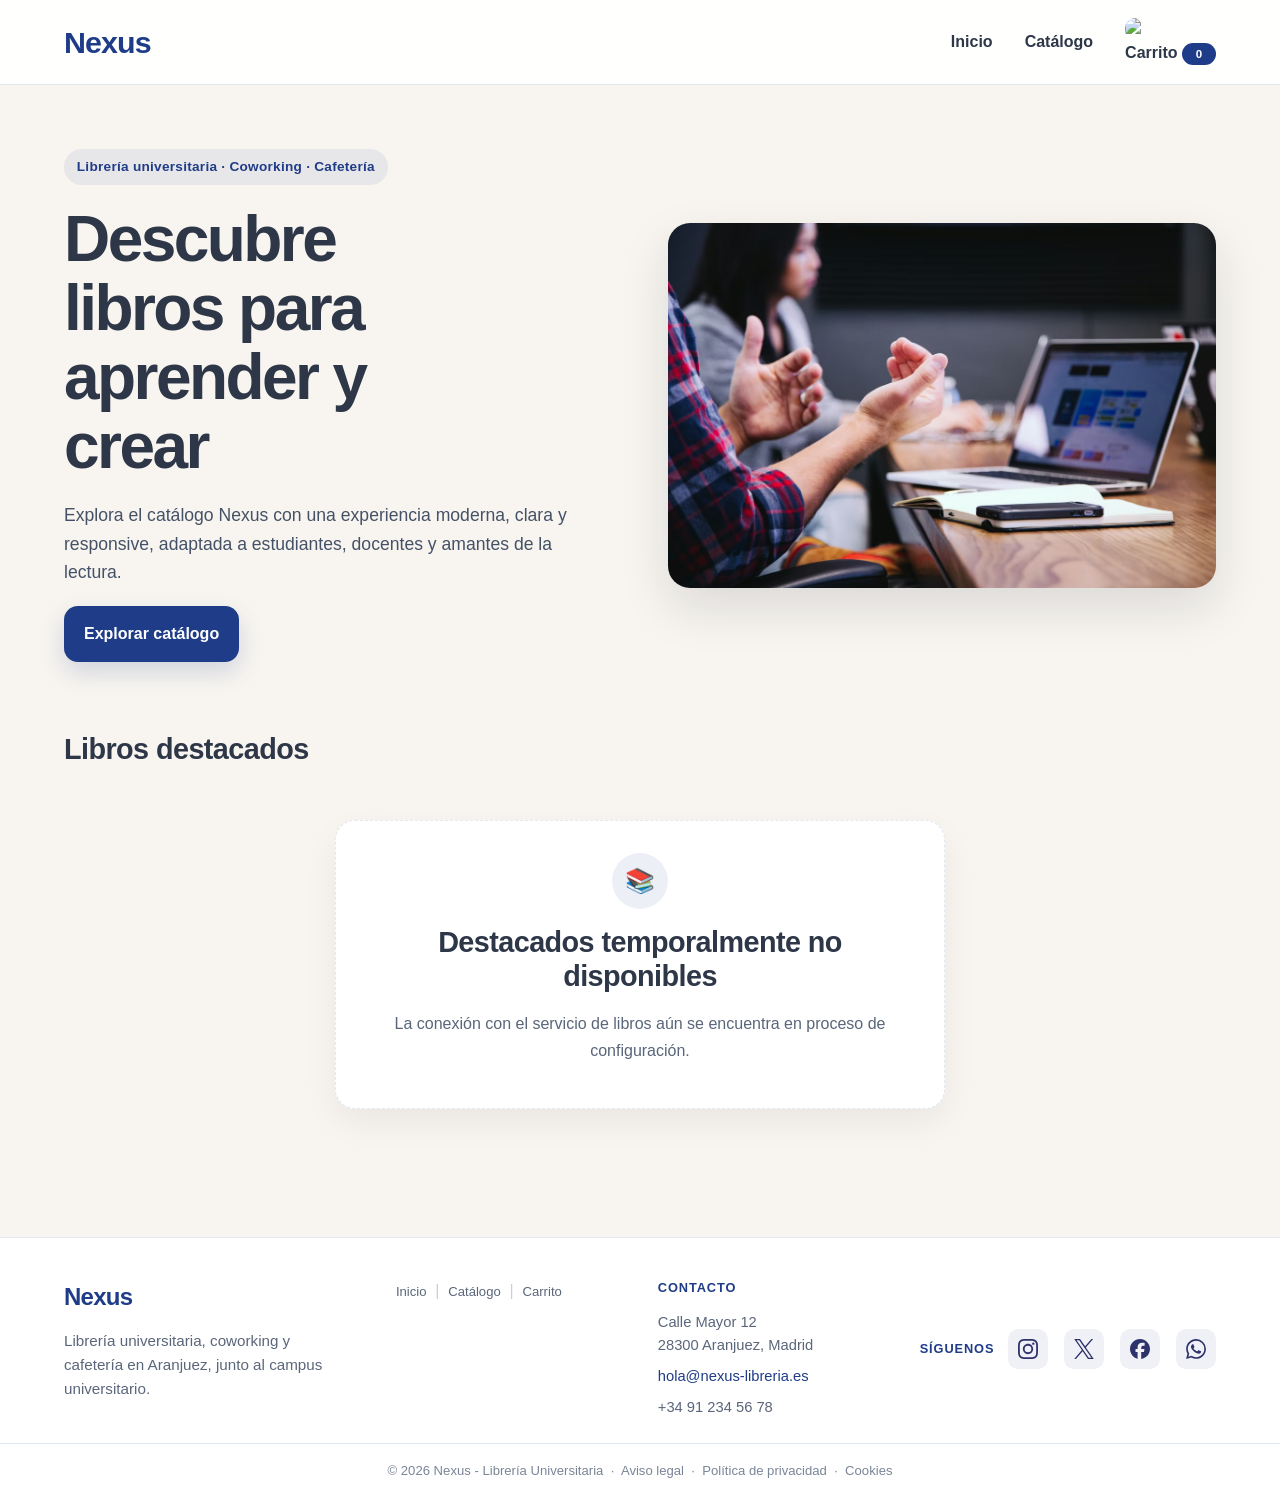
==== Actividad 1/Proyecto/nexus-responsive/index.html @ d280a013 "Load" ====
<!DOCTYPE html>

<html lang="es">

  <head>
    <meta charset="UTF-8">
    <meta name="viewport" content="width=device-width, initial-scale=1.0">
    <title>Nexus - Librería Universitaria</title>
    
    <!-- CSS -->
    <link rel="stylesheet" href="css/reset.css">
    <link rel="stylesheet" href="css/variables.css">
    <link rel="stylesheet" href="css/base.css">
    <link rel="stylesheet" href="css/layout.css">
    <link rel="stylesheet" href="css/components.css">
    <link rel="stylesheet" href="css/pages.css">
    <link rel="stylesheet" href="css/responsive.css">

  </head>

  <body>
    
    <!-- HEADER -->
    <header class="site-header">
      <div class="container header-content">
        <a href="index.html" class="logo">Nexus</a>

        <button class="nav-toggle" id="nav-toggle" aria-label="Abrir menú"><img src="assets/img/icons/bars-3.svg" class="icon" alt=""></button>

        <nav class="main-nav" id="main-nav" aria-label="Navegación principal">
          <ul class="nav-list">
            <li><a href="index.html">Inicio</a></li>
            <li><a href="catalogo.html">Catálogo</a></li>
            <li>
              <a href="carrito.html" class="cart-link">
                <img src="assets/img/icons/shopping-cart.svg" class="icon" alt="Carrito">
                <span>Carrito</span>
                <span id="cart-count">0</span>
              </a>
            </li>
          </ul>
        </nav>
      </div>
    </header>

    <!-- MAIN -->
    <main>

      <!-- HERO -->
      <section class="hero">
        <div class="container hero-content">

          <div class="hero-text">
            <span class="hero-kicker">Librería universitaria · Coworking · Cafetería</span>

            <h1>Descubre libros para aprender y crear</h1>

            <p>
              Explora el catálogo Nexus con una experiencia moderna, clara y responsive,
              adaptada a estudiantes, docentes y amantes de la lectura.
            </p>

            <div class="hero-actions">
              <a href="catalogo.html" class="btn btn-primary">Explorar catálogo</a>
            </div>
          </div>

          <div class="hero-media">
            <img src="assets/img/hero/hero-books.jpg" alt="Espacio de trabajo y estudio con libros en Nexus">
          </div>

        </div>
      </section>

      <!-- DESTACADOS -->
      <section class="featured">
        <div class="container">
          <h2>Libros destacados</h2>

          <div id="featured-books" class="books-list">
            <!-- JS render -->
          </div>
        </div>
      </section>

    </main>

    <!-- FOOTER -->
    <footer class="site-footer">
      <div class="container footer-content">

        <div class="footer-brand">
          <span class="footer-logo">Nexus</span>
          <p>Librería universitaria, coworking y cafetería en Aranjuez, junto al campus universitario.</p>
        </div>

        <nav class="footer-nav" aria-label="Navegación del pie">
          <ul>
            <li><a href="index.html">Inicio</a></li>
            <li><a href="catalogo.html">Catálogo</a></li>
            <li><a href="carrito.html">Carrito</a></li>
          </ul>
        </nav>

        <div class="footer-contact">
          <h3>Contacto</h3>
          <address>
            <p>Calle Mayor 12<br>28300 Aranjuez, Madrid</p>
            <p><a href="mailto:hola@nexus-libreria.es">hola@nexus-libreria.es</a></p>
            <p>+34 91 234 56 78</p>
          </address>
        </div>

        <div class="footer-social">
          <h3>Síguenos</h3>
          <ul class="social-links">
            <li>
              <a href="#" aria-label="Instagram">
                <img src="assets/img/icons/instagram.svg" alt="Instagram" class="social-icon">
              </a>
            </li>
            <li>
              <a href="#" aria-label="Twitter / X">
                <img src="assets/img/icons/x.svg" alt="Twitter / X" class="social-icon">
              </a>
            </li>
            <li>
              <a href="#" aria-label="Facebook">
                <img src="assets/img/icons/facebook.svg" alt="Facebook" class="social-icon">
              </a>
            </li>
            <li>
              <a href="#" aria-label="WhatsApp">
                <img src="assets/img/icons/whatsapp.svg" alt="WhatsApp" class="social-icon">
              </a>
            </li>
          </ul>
        </div>

      </div>
      <div class="footer-legal">
        <div class="container">
          <p>© 2026 Nexus - Librería Universitaria &nbsp;·&nbsp; <a href="#">Aviso legal</a> &nbsp;·&nbsp; <a href="#">Política de privacidad</a> &nbsp;·&nbsp; <a href="#">Cookies</a></p>
        </div>
      </div>
    </footer>

    <!-- JS -->
    <script src="js/config.js"></script>
    <script src="js/api.js"></script>
    <script src="js/storage.js"></script>
    <script src="js/ui.js"></script>
    <script src="js/main.js"></script>

  </body>
</html>
---- Actividad 1/Proyecto/nexus-responsive/css/variables.css ----
:root {
  --color-primary: #1F3C88;
  --color-secondary: #C97B63;
  --color-bg: #F8F5F0;
  --color-text: #2D3748;
  --color-border: #E2E8F0;

  --spacing: 16px;
  --radius: 8px;
}
---- Actividad 1/Proyecto/nexus-responsive/css/base.css ----
body {
  font-family: Arial, sans-serif;
  background: var(--color-bg);
  color: var(--color-text);
  margin: 0;
  line-height: 1.6;
}

main {
  overflow-x: hidden;
}

.container {
  width: min(90%, 1200px);
  margin: 0 auto;
}

img {
  max-width: 100%;
  display: block;
}

h1, h2, h3, p {
  margin-top: 0;
}

.eyebrow {
  color: var(--color-primary);
  font-weight: 700;
  text-transform: uppercase;
  letter-spacing: 0.04em;
  font-size: 0.85rem;
}

:focus-visible {
  outline: 3px solid #C97B63;
  outline-offset: 2px;
}

button:focus-visible,
a:focus-visible {
  outline: 3px solid #C97B63;
}

img {
  border-radius: 10px;
}
---- Actividad 1/Proyecto/nexus-responsive/css/layout.css ----
.site-header {
  background: rgba(255, 255, 255, 0.92);
  border-bottom: 1px solid var(--color-border);
  position: sticky;
  top: 0;
  z-index: 50;
  backdrop-filter: blur(10px);
}

.header-content {
  position: relative;
  display: flex;
  justify-content: space-between;
  align-items: center;
  padding: 1.1rem 0;
  gap: 1rem;
}

.logo {
  display: flex;
  align-items: center;
  text-decoration: none;
  color: var(--color-primary);
  font-size: 1.9rem;
  font-weight: 800;
  letter-spacing: -0.03em;
}

.nav-toggle {
  display: inline-flex;
  align-items: center;
  justify-content: center;
  width: 44px;
  height: 44px;
  background: #eef2f7;
  border: none;
  border-radius: 12px;
  cursor: pointer;
  color: var(--color-primary);
  transition: 0.2s ease;
}

.nav-toggle:hover {
  background: #e3eaf5;
}

.main-nav {
  display: none;
  position: absolute;
  top: calc(100% + 0.6rem);
  left: 0;
  width: 100%;
  background: #ffffff;
  border: 1px solid var(--color-border);
  border-radius: 18px;
  box-shadow: 0 16px 36px rgba(15, 23, 42, 0.08);
  z-index: 40;
  overflow: hidden;
}

.main-nav.is-open {
  display: block;
}

.nav-list {
  display: flex;
  flex-direction: column;
  margin: 0;
  padding: 0.5rem 1rem;
}

.nav-list li {
  list-style: none;
}

.nav-list li + li {
  border-top: 1px solid var(--color-border);
}

.nav-list a {
  display: block;
  padding: 1rem 0.25rem;
  text-decoration: none;
  color: var(--color-text);
  font-weight: 700;
  font-size: 1rem;
}

.nav-list a:hover {
  color: var(--color-primary);
}

.hero {
  padding: 4rem 0 3rem;
}

.hero-content {
  display: flex;
  flex-direction: column;
  gap: 2.25rem;
  align-items: center;
}

.hero-text {
  display: flex;
  flex-direction: column;
  gap: 1.25rem;
}

.hero-kicker {
  display: inline-flex;
  align-self: flex-start;
  background: rgba(31, 60, 136, 0.08);
  color: var(--color-primary);
  padding: 0.45rem 0.8rem;
  border-radius: 999px;
  font-size: 0.85rem;
  font-weight: 700;
  letter-spacing: 0.02em;
}

.hero-text h1 {
  font-size: clamp(2.2rem, 5vw, 4rem);
  line-height: 1.08;
  letter-spacing: -0.04em;
  max-width: 12ch;
  margin: 0;
}

.hero-text p {
  font-size: 1.1rem;
  color: #445166;
  max-width: 56ch;
  margin: 0;
}

.hero-actions {
  display: flex;
  flex-direction: column;
  gap: 0.9rem;
  width: 100%;
}

.hero-media img {
  width: 100%;
  border-radius: 22px;
  object-fit: cover;
  box-shadow: 0 20px 50px rgba(15, 23, 42, 0.12);
}

.page-hero {
  padding: 3rem 0 1.5rem;
}

.page-hero--small {
  padding-bottom: 1rem;
}

.books-list {
  display: flex;
  flex-direction: column;
  gap: 1.25rem;
}

.site-footer {
  margin-top: 4rem;
  background: #ffffff;
  border-top: 1px solid var(--color-border);
}

.footer-content {
  display: flex;
  flex-direction: column;
  gap: 2rem;
  padding: 2.5rem 0 1.5rem;
}

.footer-brand {
  display: flex;
  flex-direction: column;
  gap: 0.75rem;
}

.footer-logo {
  font-size: 1.5rem;
  font-weight: 800;
  color: var(--color-primary);
  letter-spacing: -0.03em;
}

.footer-brand p {
  color: #5b667a;
  font-size: 0.95rem;
  margin: 0;
  max-width: 32ch;
}

.footer-nav h3,
.footer-contact h3,
.footer-social h3 {
  font-size: 0.8rem;
  text-transform: uppercase;
  letter-spacing: 0.07em;
  color: var(--color-primary);
  margin: 0 0 0.75rem;
}

.footer-nav ul {
  list-style: none;
  padding: 0;
  margin: 0;
  display: flex;
  flex-direction: row;
  flex-wrap: wrap;
  align-items: center;
  gap: 0;
}

.footer-nav li + li::before {
  content: "|";
  padding: 0 0.55rem;
  color: #c8cfd8;
  font-weight: 300;
}

.footer-nav a {
  text-decoration: none;
  color: #5b667a;
  font-size: 0.82rem;
  font-weight: 500;
}

.footer-nav a:hover {
  color: var(--color-primary);
}

.footer-social {
  display: flex;
  flex-direction: row;
  align-items: center;
  gap: 0.85rem;
}

.footer-social h3 {
  margin: 0;
  white-space: nowrap;
}

.social-links {
  list-style: none;
  padding: 0;
  margin: 0;
  display: flex;
  flex-direction: row;
  gap: 1rem;
}

.social-links a {
  display: inline-flex;
  align-items: center;
  justify-content: center;
  width: 40px;
  height: 40px;
  background: rgba(31, 60, 136, 0.07);
  border-radius: 10px;
  transition: background 0.2s ease, transform 0.2s ease;
}

.social-links a:hover {
  background: rgba(31, 60, 136, 0.16);
  transform: translateY(-2px);
}

.social-icon {
  width: 20px;
  height: 20px;
  border-radius: 0;
  filter: invert(19%) sepia(55%) saturate(900%) hue-rotate(202deg) brightness(90%) contrast(95%);
}

.footer-contact address {
  font-style: normal;
  display: flex;
  flex-direction: column;
  gap: 0.45rem;
}

.footer-contact address p {
  margin: 0;
  font-size: 0.92rem;
  color: #5b667a;
}

.footer-contact address a {
  color: var(--color-primary);
  text-decoration: none;
}

.footer-legal {
  border-top: 1px solid var(--color-border);
  padding: 1rem 0;
}

.footer-legal p {
  margin: 0;
  font-size: 0.82rem;
  color: #7a8598;
  text-align: center;
}

.footer-legal a {
  color: #7a8598;
  text-decoration: none;
}

.footer-legal a:hover {
  color: var(--color-primary);
}
---- Actividad 1/Proyecto/nexus-responsive/css/components.css ----
/* =============================================
   COMPONENTS — Nexus Librería Universitaria
   ============================================= */

/* --- Buttons --- */
.btn {
  display: inline-flex;
  justify-content: center;
  align-items: center;
  padding: 0.95rem 1.25rem;
  border: none;
  border-radius: 14px;
  cursor: pointer;
  text-decoration: none;
  font-weight: 700;
  transition: transform 0.2s ease, opacity 0.2s ease, box-shadow 0.2s ease;
}

.btn:hover {
  transform: translateY(-1px);
  opacity: 0.9;
}

.btn-primary {
  background: var(--color-primary);
  color: #ffffff;
  box-shadow: 0 10px 24px rgba(31, 60, 136, 0.18);
}

.btn-primary:hover {
  opacity: 0.92;
}

.btn-secondary {
  background: #ffffff;
  color: var(--color-primary);
  border: 1px solid var(--color-primary);
}

.btn-secondary:hover {
  background: #f4f7fb;
}

.btn-sm {
  padding: 0.45rem 0.75rem;
  font-size: 0.8rem;
}

.btn-link {
  background: transparent;
  color: var(--color-primary);
  padding-left: 0;
  padding-right: 0;
  justify-content: flex-start;
}

/* --- Icons --- */
.icon {
  width: 22px;
  height: 22px;
}

/* --- Cart link badge --- */
.cart-link {
  display: inline-flex;
  align-items: center;
  gap: 0.45rem;
  font-weight: 700;
}

#cart-count {
  display: inline-flex;
  align-items: center;
  justify-content: center;
  min-width: 22px;
  height: 22px;
  background: var(--color-primary);
  color: #ffffff;
  font-size: 0.72rem;
  font-weight: 700;
  padding: 0 6px;
  border-radius: 999px;
}

/* --- Book Card --- */
.book-card {
  background: #ffffff;
  border: 1px solid var(--color-border);
  border-radius: 18px;
  overflow: hidden;
  display: flex;
  flex-direction: column;
  transition: transform 0.25s ease, box-shadow 0.25s ease;
}

.book-card:hover {
  transform: translateY(-6px);
  box-shadow: 0 18px 38px rgba(15, 23, 42, 0.12);
}

.book-card__image-link {
  display: block;
  overflow: hidden;
}

.book-card__image {
  width: 100%;
  height: 260px;
  object-fit: cover;
  transition: transform 0.3s ease;
}

.book-card:hover .book-card__image {
  transform: scale(1.05);
}

.book-card__content {
  padding: 1rem 1rem 1.2rem;
  display: flex;
  flex-direction: column;
  gap: 0.5rem;
  flex: 1;
}

.book-card__category {
  font-size: 0.75rem;
  font-weight: 700;
  color: var(--color-primary);
  background: rgba(31, 60, 136, 0.08);
  padding: 4px 8px;
  border-radius: 999px;
  align-self: flex-start;
}

.book-card__title {
  font-size: 1.05rem;
  font-weight: 700;
  margin: 0;
  line-height: 1.3;
}

.book-card__author {
  font-size: 0.9rem;
  color: #5b667a;
  margin: 0;
}

.book-card__footer {
  margin-top: auto;
  display: flex;
  justify-content: space-between;
  align-items: center;
}

.book-card__price {
  font-weight: 700;
  color: var(--color-secondary);
  margin: 0;
}

.book-card__actions {
  display: flex;
  flex-direction: column;
  gap: 0.75rem;
  margin-top: auto;
}

/* --- Empty / state cards --- */
.empty-state {
  text-align: center;
  background: #ffffff;
  border: 1px dashed var(--color-border);
  padding: 2rem 1.5rem;
  border-radius: var(--radius);
  max-width: 500px;
  margin: 2rem auto;
}

.empty-state h2 { margin-bottom: 0.5rem; }
.empty-state p  { margin-bottom: 0.5rem; color: #5b667a; }

.state-card {
  background: #ffffff;
  border: 1px solid var(--color-border);
  border-radius: 20px;
  padding: 2rem 1.5rem;
  max-width: 560px;
  margin: 2rem auto;
  text-align: center;
  box-shadow: 0 14px 34px rgba(15, 23, 42, 0.06);
}

.state-card--loading { border-style: solid; }
.state-card--info    { border-style: dashed; }

.state-card__icon {
  width: 56px;
  height: 56px;
  margin: 0 auto 1rem;
  border-radius: 999px;
  display: flex;
  align-items: center;
  justify-content: center;
  background: rgba(31, 60, 136, 0.08);
  color: var(--color-primary);
  font-size: 1.5rem;
  font-weight: 700;
}

.state-card h2 {
  margin-bottom: 0.75rem;
  font-size: 1.9rem;
  line-height: 1.2;
  letter-spacing: -0.03em;
}

.state-card p {
  margin: 0 0 0.75rem;
  color: #596579;
  line-height: 1.7;
}

.state-card__hint { font-size: 0.95rem; color: #7a8598; }

.state-card__actions {
  margin-top: 1.25rem;
  display: flex;
  justify-content: center;
}

/* --- Loading dots --- */
.loading-dots {
  display: inline-flex;
  gap: 0.35rem;
  align-items: center;
  justify-content: center;
  margin-top: 0.5rem;
}

.loading-dots span {
  width: 8px;
  height: 8px;
  border-radius: 999px;
  background: var(--color-primary);
  opacity: 0.35;
  animation: pulseDots 1.2s infinite ease-in-out;
}

.loading-dots span:nth-child(2) { animation-delay: 0.2s; }
.loading-dots span:nth-child(3) { animation-delay: 0.4s; }

@keyframes pulseDots {
  0%, 80%, 100% { transform: scale(0.85); opacity: 0.3; }
  40%            { transform: scale(1);    opacity: 1;   }
}

/* --- Toast notification --- */
.toast-message {
  position: fixed;
  left: 50%;
  bottom: 1.5rem;
  transform: translateX(-50%) translateY(20px);
  background: var(--color-primary);
  color: #ffffff;
  padding: 0.85rem 1.2rem;
  border-radius: 12px;
  box-shadow: 0 14px 34px rgba(15, 23, 42, 0.18);
  z-index: 100;
  font-weight: 700;
  text-align: center;
  max-width: 90%;
  opacity: 0;
  animation: toastIn 0.3s ease forwards;
}

@keyframes toastIn {
  to { opacity: 1; transform: translateX(-50%) translateY(0); }
}

/* --- Utility --- */
.hidden { display: none; }
---- Actividad 1/Proyecto/nexus-responsive/css/pages.css ----
.featured {
  padding: 1rem 0 2rem;
}

.catalog-page {
  min-height: 70vh;
}

.catalog-controls {
  padding: 1rem 0 1.5rem;
}

.catalog-controls__top {
  margin-bottom: 1rem;
}

.filters-panel {
  display: flex;
  flex-direction: column;
  gap: 1rem;
  background: #ffffff;
  border: 1px solid var(--color-border);
  border-radius: var(--radius);
  padding: 1rem;
}

.filter-group {
  display: flex;
  flex-direction: column;
  gap: 0.4rem;
}

.filter-group label {
  font-weight: 600;
}

.filter-group input,
.filter-group select {
  padding: 0.75rem;
  border: 1px solid var(--color-border);
  border-radius: var(--radius);
  font: inherit;
  background: #ffffff;
}

.catalog-results {
  padding-bottom: 2rem;
}

.detail-page {
  min-height: 70vh;
}

.breadcrumb-section {
  padding: 1.25rem 0 0;
}

.back-link {
  color: var(--color-primary);
  text-decoration: none;
  font-weight: 600;
}

.book-detail {
  padding: 1.5rem 0 2rem;
}

.book-detail-card {
  display: flex;
  flex-direction: column;
  gap: 1.5rem;
  background: #ffffff;
  border: 1px solid var(--color-border);
  border-radius: var(--radius);
  padding: 1rem;
}

.book-detail__media img {
  width: 100%;
  max-height: 520px;
  object-fit: cover;
  border-radius: var(--radius);
}

.book-detail__info {
  display: flex;
  flex-direction: column;
  gap: 0.9rem;
}

.book-detail__price {
  font-size: 1.4rem;
  font-weight: 700;
  color: var(--color-secondary);
  margin: 0;
}

.book-author,
.book-description {
  margin: 0;
}

.book-meta {
  margin: 0;
  padding-left: 1.2rem;
}

.book-detail__actions {
  display: flex;
  flex-direction: column;
  gap: 0.75rem;
}

.related-books {
  padding-bottom: 2rem;
}

.cart-page {
  min-height: 70vh;
}

.cart-section {
  padding: 1rem 0 2rem;
}

.cart-layout {
  display: flex;
  flex-direction: column;
  gap: 1.5rem;
}

.cart-items {
  display: flex;
  flex-direction: column;
  gap: 1rem;
}

.cart-item,
.reservation-item {
  background: #ffffff;
  border: 1px solid var(--color-border);
  border-radius: var(--radius);
  padding: 1rem;
  display: flex;
  flex-direction: column;
  gap: 1rem;
}

.cart-item__media img,
.reservation-item__media img {
  width: 100%;
  max-width: 180px;
  border-radius: var(--radius);
}

.cart-item__info,
.cart-item__actions,
.reservation-item__info {
  display: flex;
  flex-direction: column;
  gap: 0.5rem;
}

.cart-summary {
  background: #ffffff;
  border: 1px solid var(--color-border);
  border-radius: var(--radius);
  padding: 1rem;
  display: flex;
  flex-direction: column;
  gap: 1rem;
}

.summary-row {
  display: flex;
  justify-content: space-between;
  gap: 1rem;
  font-weight: 600;
}

.cart-summary__actions {
  display: flex;
  flex-direction: column;
  gap: 0.75rem;
}

.btn-link {
  background: transparent;
  color: var(--color-primary);
  padding-left: 0;
  padding-right: 0;
  justify-content: flex-start;
}

.reservations-section {
  padding-bottom: 2rem;
}

.reservations-list {
  display: flex;
  flex-direction: column;
  gap: 1rem;
}

.featured h2 {
  margin-bottom: 1rem;
  font-size: 1.8rem;
  letter-spacing: -0.02em;
}

.section-heading {
  margin-bottom: 1.5rem;
}

.section-heading h2 {
  font-size: 1.6rem;
  letter-spacing: -0.02em;
  margin-bottom: 0.35rem;
}

.section-heading p {
  color: #5b667a;
  margin: 0;
}
---- Actividad 1/Proyecto/nexus-responsive/css/responsive.css ----
@media (min-width: 768px) {
  .footer-content {
    flex-direction: row;
    flex-wrap: wrap;
    gap: 2.5rem;
  }

  .footer-brand {
    flex: 1 1 200px;
  }

  .footer-nav,
  .footer-contact,
  .footer-social {
    flex: 1 1 130px;
  }

  .nav-toggle {
    display: none;
  }

  .main-nav {
    display: block;
    position: static;
    width: auto;
    background: transparent;
    border: 0;
    border-radius: 0;
    box-shadow: none;
    overflow: visible;
  }

  .nav-list {
    flex-direction: row;
    align-items: center;
    gap: 2rem;
    padding: 0;
  }

  .nav-list li + li {
    border-top: 0;
  }

  .nav-list a {
    padding: 0;
    font-size: 1rem;
  }

  .hero-content {
    flex-direction: row;
    align-items: center;
    gap: 3.5rem;
  }

  .hero-text,
  .hero-media {
    flex: 1;
  }

  .hero-actions {
    flex-direction: row;
    width: auto;
  }

  .books-list {
    flex-direction: row;
    flex-wrap: wrap;
  }

  .book-card {
    width: calc(50% - 0.75rem);
  }

  .book-card__actions {
    flex-direction: row;
  }

  .filters-panel {
    flex-direction: row;
    flex-wrap: wrap;
    align-items: end;
  }

  .filter-group {
    flex: 1 1 220px;
  }

  .filter-group--actions {
    flex: 0 0 auto;
  }

  .book-detail-card {
    flex-direction: row;
    align-items: flex-start;
  }

  .book-detail__media,
  .book-detail__info {
    flex: 1;
  }

  .book-detail__actions {
    flex-direction: row;
  }

  .cart-item,
  .reservation-item {
    flex-direction: row;
    align-items: center;
  }

  .cart-item__media,
  .reservation-item__media {
    flex: 0 0 160px;
  }

  .cart-item__info,
  .reservation-item__info {
    flex: 1;
  }

  .cart-item__actions {
    flex: 0 0 180px;
    align-items: flex-end;
  }
}

@media (min-width: 1024px) {
  .book-card {
    width: calc(33.333% - 0.9rem);
  }

  .cart-layout {
    flex-direction: row;
    align-items: flex-start;
  }

  .cart-items-panel {
    flex: 2;
  }

  .cart-summary {
    flex: 1;
    position: sticky;
    top: 100px;
  }
}
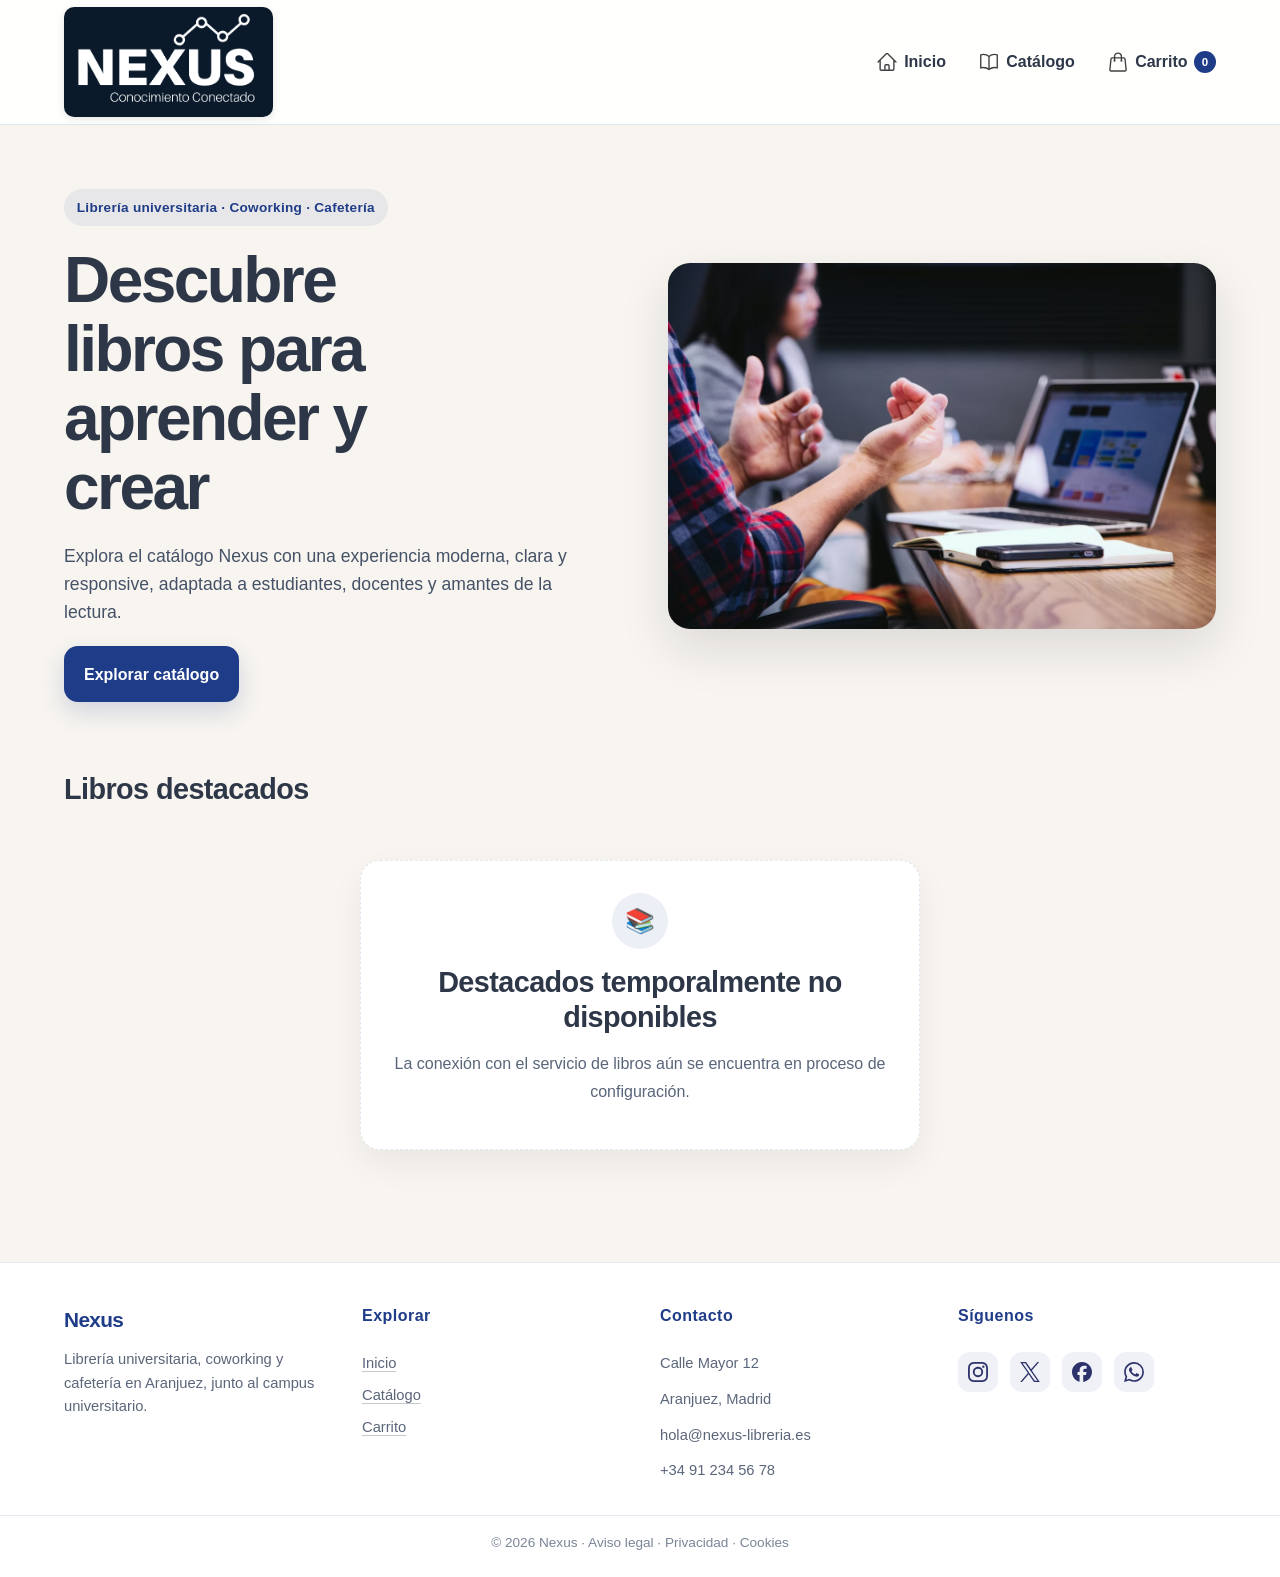
==== commit 7aaea800: "Update Nexus responsive project" ====
--- a/Actividad 1/Proyecto/nexus-responsive/index.html
+++ b/Actividad 1/Proyecto/nexus-responsive/index.html
@@ -6,8 +6,7 @@
     <meta charset="UTF-8">
     <meta name="viewport" content="width=device-width, initial-scale=1.0">
     <title>Nexus - Librería Universitaria</title>
-    
-    <!-- CSS -->
+    <link rel="icon" type="image/x-icon" href="assets/img/logo/favicon.ico">
     <link rel="stylesheet" href="css/reset.css">
     <link rel="stylesheet" href="css/variables.css">
     <link rel="stylesheet" href="css/base.css">
@@ -15,7 +14,6 @@
     <link rel="stylesheet" href="css/components.css">
     <link rel="stylesheet" href="css/pages.css">
     <link rel="stylesheet" href="css/responsive.css">
-
   </head>
 
   <body>
@@ -23,14 +21,26 @@
     <!-- HEADER -->
     <header class="site-header">
       <div class="container header-content">
-        <a href="index.html" class="logo">Nexus</a>
+        <a href="index.html" class="logo" aria-label="Ir al inicio de Nexus">
+          <img src="assets/img/logo/logo-01.png" alt="Logo Nexus">
+        </a>
 
         <button class="nav-toggle" id="nav-toggle" aria-label="Abrir menú"><img src="assets/img/icons/bars-3.svg" class="icon" alt=""></button>
 
         <nav class="main-nav" id="main-nav" aria-label="Navegación principal">
           <ul class="nav-list">
-            <li><a href="index.html">Inicio</a></li>
-            <li><a href="catalogo.html">Catálogo</a></li>
+            <li>
+              <a href="index.html">
+                <img src="assets/img/icons/homepage.svg" class="icon" alt="">
+                <span>Inicio</span>
+              </a>
+            </li>
+            <li>
+              <a href="catalogo.html">
+                <img src="assets/img/icons/bookstack.svg" class="icon" alt="">
+                <span>Catálogo</span>
+              </a>
+            </li>
             <li>
               <a href="carrito.html" class="cart-link">
                 <img src="assets/img/icons/shopping-cart.svg" class="icon" alt="Carrito">
@@ -89,59 +99,45 @@
     <footer class="site-footer">
       <div class="container footer-content">
 
-        <div class="footer-brand">
+        <div class="footer-column">
           <span class="footer-logo">Nexus</span>
-          <p>Librería universitaria, coworking y cafetería en Aranjuez, junto al campus universitario.</p>
+          <p>
+            Librería universitaria, coworking y cafetería en Aranjuez,
+            junto al campus universitario.
+          </p>
         </div>
 
-        <nav class="footer-nav" aria-label="Navegación del pie">
-          <ul>
-            <li><a href="index.html">Inicio</a></li>
-            <li><a href="catalogo.html">Catálogo</a></li>
-            <li><a href="carrito.html">Carrito</a></li>
-          </ul>
-        </nav>
-
-        <div class="footer-contact">
-          <h3>Contacto</h3>
-          <address>
-            <p>Calle Mayor 12<br>28300 Aranjuez, Madrid</p>
-            <p><a href="mailto:hola@nexus-libreria.es">hola@nexus-libreria.es</a></p>
-            <p>+34 91 234 56 78</p>
-          </address>
+        <div class="footer-column">
+          <h3>Explorar</h3>
+          <div class="footer-links">
+            <a href="index.html">Inicio</a>
+            <a href="catalogo.html">Catálogo</a>
+            <a href="carrito.html">Carrito</a>
+          </div>
         </div>
 
-        <div class="footer-social">
+        <div class="footer-column">
+          <h3>Contacto</h3>
+          <p>Calle Mayor 12</p>
+          <p>Aranjuez, Madrid</p>
+          <p>hola@nexus-libreria.es</p>
+          <p>+34 91 234 56 78</p>
+        </div>
+
+        <div class="footer-column">
           <h3>Síguenos</h3>
-          <ul class="social-links">
-            <li>
-              <a href="#" aria-label="Instagram">
-                <img src="assets/img/icons/instagram.svg" alt="Instagram" class="social-icon">
-              </a>
-            </li>
-            <li>
-              <a href="#" aria-label="Twitter / X">
-                <img src="assets/img/icons/x.svg" alt="Twitter / X" class="social-icon">
-              </a>
-            </li>
-            <li>
-              <a href="#" aria-label="Facebook">
-                <img src="assets/img/icons/facebook.svg" alt="Facebook" class="social-icon">
-              </a>
-            </li>
-            <li>
-              <a href="#" aria-label="WhatsApp">
-                <img src="assets/img/icons/whatsapp.svg" alt="WhatsApp" class="social-icon">
-              </a>
-            </li>
-          </ul>
+          <div class="footer-social">
+            <a href="#" aria-label="Instagram"><img src="assets/img/icons/instagram.svg" alt="Instagram" class="social-icon"></a>
+            <a href="#" aria-label="Twitter / X"><img src="assets/img/icons/x.svg" alt="X" class="social-icon"></a>
+            <a href="#" aria-label="Facebook"><img src="assets/img/icons/facebook.svg" alt="Facebook" class="social-icon"></a>
+            <a href="#" aria-label="WhatsApp"><img src="assets/img/icons/whatsapp.svg" alt="WhatsApp" class="social-icon"></a>
+          </div>
         </div>
 
       </div>
-      <div class="footer-legal">
-        <div class="container">
-          <p>© 2026 Nexus - Librería Universitaria &nbsp;·&nbsp; <a href="#">Aviso legal</a> &nbsp;·&nbsp; <a href="#">Política de privacidad</a> &nbsp;·&nbsp; <a href="#">Cookies</a></p>
-        </div>
+
+      <div class="footer-bottom">
+        © 2026 Nexus · Aviso legal · Privacidad · Cookies
       </div>
     </footer>
 
--- a/Actividad 1/Proyecto/nexus-responsive/css/layout.css
+++ b/Actividad 1/Proyecto/nexus-responsive/css/layout.css
@@ -7,23 +7,29 @@
   backdrop-filter: blur(10px);
 }
 
+.logo {
+  display: inline-flex;
+  align-items: center;
+  text-decoration: none;
+  box-shadow: 14px;
+  height: 110px;
+}
+
+.logo img {
+  height: 100%;
+  width: auto;
+  display: block;
+  object-fit: contain;
+  filter: drop-shadow(0 2px 4px rgba(0,0,0,0.1));
+}
+
 .header-content {
   position: relative;
   display: flex;
   justify-content: space-between;
   align-items: center;
-  padding: 1.1rem 0;
+  padding: 0.45rem 0;
   gap: 1rem;
-}
-
-.logo {
-  display: flex;
-  align-items: center;
-  text-decoration: none;
-  color: var(--color-primary);
-  font-size: 1.9rem;
-  font-weight: 800;
-  letter-spacing: -0.03em;
 }
 
 .nav-toggle {
@@ -78,12 +84,19 @@
 }
 
 .nav-list a {
-  display: block;
+  display: flex;
+  align-items: center;
+  gap: 0.4rem;
   padding: 1rem 0.25rem;
   text-decoration: none;
   color: var(--color-text);
   font-weight: 700;
   font-size: 1rem;
+}
+
+.nav-list .icon {
+  opacity: 0.75;
+  flex-shrink: 0;
 }
 
 .nav-list a:hover {
@@ -162,8 +175,10 @@
   gap: 1.25rem;
 }
 
+/* --- Footer --- */
 .site-footer {
-  margin-top: 4rem;
+  margin-top: 3rem;
+  padding: 2.5rem 0 1.5rem;
   background: #ffffff;
   border-top: 1px solid var(--color-border);
 }
@@ -172,101 +187,76 @@
   display: flex;
   flex-direction: column;
   gap: 2rem;
-  padding: 2.5rem 0 1.5rem;
-}
-
-.footer-brand {
+}
+
+.footer-column {
   display: flex;
   flex-direction: column;
   gap: 0.75rem;
 }
 
 .footer-logo {
-  font-size: 1.5rem;
-  font-weight: 800;
+  font-size: 1.3rem;
+  font-weight: 700;
   color: var(--color-primary);
   letter-spacing: -0.03em;
 }
 
-.footer-brand p {
+.footer-column p {
   color: #5b667a;
-  font-size: 0.95rem;
-  margin: 0;
-  max-width: 32ch;
-}
-
-.footer-nav h3,
-.footer-contact h3,
-.footer-social h3 {
-  font-size: 0.8rem;
-  text-transform: uppercase;
-  letter-spacing: 0.07em;
+  font-size: 0.92rem;
+  line-height: 1.6;
+  margin: 0;
+}
+
+.footer-column h3 {
+  font-size: 1rem;
+  font-weight: 700;
+  letter-spacing: 0.03em;
   color: var(--color-primary);
   margin: 0 0 0.75rem;
 }
 
-.footer-nav ul {
-  list-style: none;
-  padding: 0;
-  margin: 0;
+.footer-links {
+  display: flex;
+  flex-direction: column;
+  gap: 0.5rem;
+}
+
+.footer-links a {
+  text-decoration: underline;
+  text-decoration-color: rgba(91, 102, 122, 0.35);
+  text-underline-offset: 3px;
+  color: #5b667a;
+  font-size: 0.92rem;
+  font-weight: 500;
+  transition: color 0.2s ease, transform 0.2s ease, text-decoration-color 0.2s ease;
+}
+
+.footer-links a:hover {
+  color: var(--color-primary);
+  text-decoration-color: var(--color-primary);
+  transform: translateX(3px);
+}
+
+.footer-social {
   display: flex;
   flex-direction: row;
-  flex-wrap: wrap;
-  align-items: center;
-  gap: 0;
-}
-
-.footer-nav li + li::before {
-  content: "|";
-  padding: 0 0.55rem;
-  color: #c8cfd8;
-  font-weight: 300;
-}
-
-.footer-nav a {
-  text-decoration: none;
-  color: #5b667a;
-  font-size: 0.82rem;
-  font-weight: 500;
-}
-
-.footer-nav a:hover {
-  color: var(--color-primary);
-}
-
-.footer-social {
-  display: flex;
-  flex-direction: row;
-  align-items: center;
-  gap: 0.85rem;
-}
-
-.footer-social h3 {
-  margin: 0;
-  white-space: nowrap;
-}
-
-.social-links {
-  list-style: none;
-  padding: 0;
-  margin: 0;
-  display: flex;
-  flex-direction: row;
-  gap: 1rem;
-}
-
-.social-links a {
-  display: inline-flex;
-  align-items: center;
-  justify-content: center;
+  gap: 0.75rem;
+}
+
+.footer-social a {
   width: 40px;
   height: 40px;
+  border-radius: 12px;
   background: rgba(31, 60, 136, 0.07);
-  border-radius: 10px;
+  display: flex;
+  align-items: center;
+  justify-content: center;
   transition: background 0.2s ease, transform 0.2s ease;
 }
 
-.social-links a:hover {
+.footer-social a:hover {
   background: rgba(31, 60, 136, 0.16);
   transform: translateY(-2px);
 }
@@ -278,41 +268,11 @@
   filter: invert(19%) sepia(55%) saturate(900%) hue-rotate(202deg) brightness(90%) contrast(95%);
 }
 
-.footer-contact address {
-  font-style: normal;
-  display: flex;
-  flex-direction: column;
-  gap: 0.45rem;
-}
-
-.footer-contact address p {
-  margin: 0;
-  font-size: 0.92rem;
-  color: #5b667a;
-}
-
-.footer-contact address a {
-  color: var(--color-primary);
-  text-decoration: none;
-}
-
-.footer-legal {
+.footer-bottom {
+  margin-top: 2rem;
+  padding-top: 1rem;
   border-top: 1px solid var(--color-border);
-  padding: 1rem 0;
-}
-
-.footer-legal p {
-  margin: 0;
-  font-size: 0.82rem;
+  text-align: center;
+  font-size: 0.85rem;
   color: #7a8598;
-  text-align: center;
-}
-
-.footer-legal a {
-  color: #7a8598;
-  text-decoration: none;
-}
-
-.footer-legal a:hover {
-  color: var(--color-primary);
 }
--- a/Actividad 1/Proyecto/nexus-responsive/css/components.css
+++ b/Actividad 1/Proyecto/nexus-responsive/css/components.css
@@ -2,7 +2,7 @@
    COMPONENTS — Nexus Librería Universitaria
    ============================================= */
 
-/* --- Buttons --- */
+   /* --- Buttons --- */
 .btn {
   display: inline-flex;
   justify-content: center;
@@ -58,6 +58,7 @@
 .icon {
   width: 22px;
   height: 22px;
+  border-radius: 0;
 }
 
 /* --- Cart link badge --- */
--- a/Actividad 1/Proyecto/nexus-responsive/css/responsive.css
+++ b/Actividad 1/Proyecto/nexus-responsive/css/responsive.css
@@ -1,20 +1,24 @@
+/* =============================================
+   RESPONSIVE — Mobile First
+   Breakpoints: 768px (tablet) · 1024px (desktop)
+   ============================================= */
+
 @media (min-width: 768px) {
+
+  /* --- Footer: 2 columnas en tablet
+     basis = (100% - 1 gap) / 2 con gap 2.5rem */
   .footer-content {
     flex-direction: row;
     flex-wrap: wrap;
     gap: 2.5rem;
   }
 
-  .footer-brand {
-    flex: 1 1 200px;
+  .footer-column {
+    flex: 1 1 calc(50% - 1.25rem);
+    max-width: calc(50% - 1.25rem);
   }
 
-  .footer-nav,
-  .footer-contact,
-  .footer-social {
-    flex: 1 1 130px;
-  }
-
+  /* --- Header nav --- */
   .nav-toggle {
     display: none;
   }
@@ -46,6 +50,7 @@
     font-size: 1rem;
   }
 
+  /* --- Hero --- */
   .hero-content {
     flex-direction: row;
     align-items: center;
@@ -62,19 +67,32 @@
     width: auto;
   }
 
+  /* --- Book grid: 2 columnas en tablet ---
+     Con border-box: flex-basis incluye borde y padding.
+     basis = (100% - 1 gap) / 2 exacto */
   .books-list {
     flex-direction: row;
     flex-wrap: wrap;
   }
 
   .book-card {
-    width: calc(50% - 0.75rem);
+    flex: 1 1 calc(50% - 0.625rem);
+    max-width: calc(50% - 0.625rem);
   }
 
+  /* Featured en home: 3 columnas desde tablet
+     basis = (100% - 2 gaps) / 3 exacto */
+  #featured-books .book-card {
+    flex: 1 1 calc(33.333% - 0.834rem);
+    max-width: calc(33.333% - 0.834rem);
+  }
+
+  /* --- Book card actions --- */
   .book-card__actions {
     flex-direction: row;
   }
 
+  /* --- Filters --- */
   .filters-panel {
     flex-direction: row;
     flex-wrap: wrap;
@@ -89,6 +107,7 @@
     flex: 0 0 auto;
   }
 
+  /* --- Book detail --- */
   .book-detail-card {
     flex-direction: row;
     align-items: flex-start;
@@ -103,6 +122,7 @@
     flex-direction: row;
   }
 
+  /* --- Cart items --- */
   .cart-item,
   .reservation-item {
     flex-direction: row;
@@ -126,10 +146,21 @@
 }
 
 @media (min-width: 1024px) {
-  .book-card {
-    width: calc(33.333% - 0.9rem);
+
+  /* --- Footer: 4 columnas en desktop
+     basis = (100% - 3 gaps) / 4 con gap 2.5rem */
+  .footer-column {
+    flex: 1 1 calc(25% - 1.875rem);
+    max-width: calc(25% - 1.875rem);
   }
 
+  /* --- Book grid: 3 columnas en desktop */
+  .book-card {
+    flex: 1 1 calc(33.333% - 0.834rem);
+    max-width: calc(33.333% - 0.834rem);
+  }
+
+  /* --- Cart layout --- */
   .cart-layout {
     flex-direction: row;
     align-items: flex-start;
@@ -144,4 +175,4 @@
     position: sticky;
     top: 100px;
   }
-}+}
